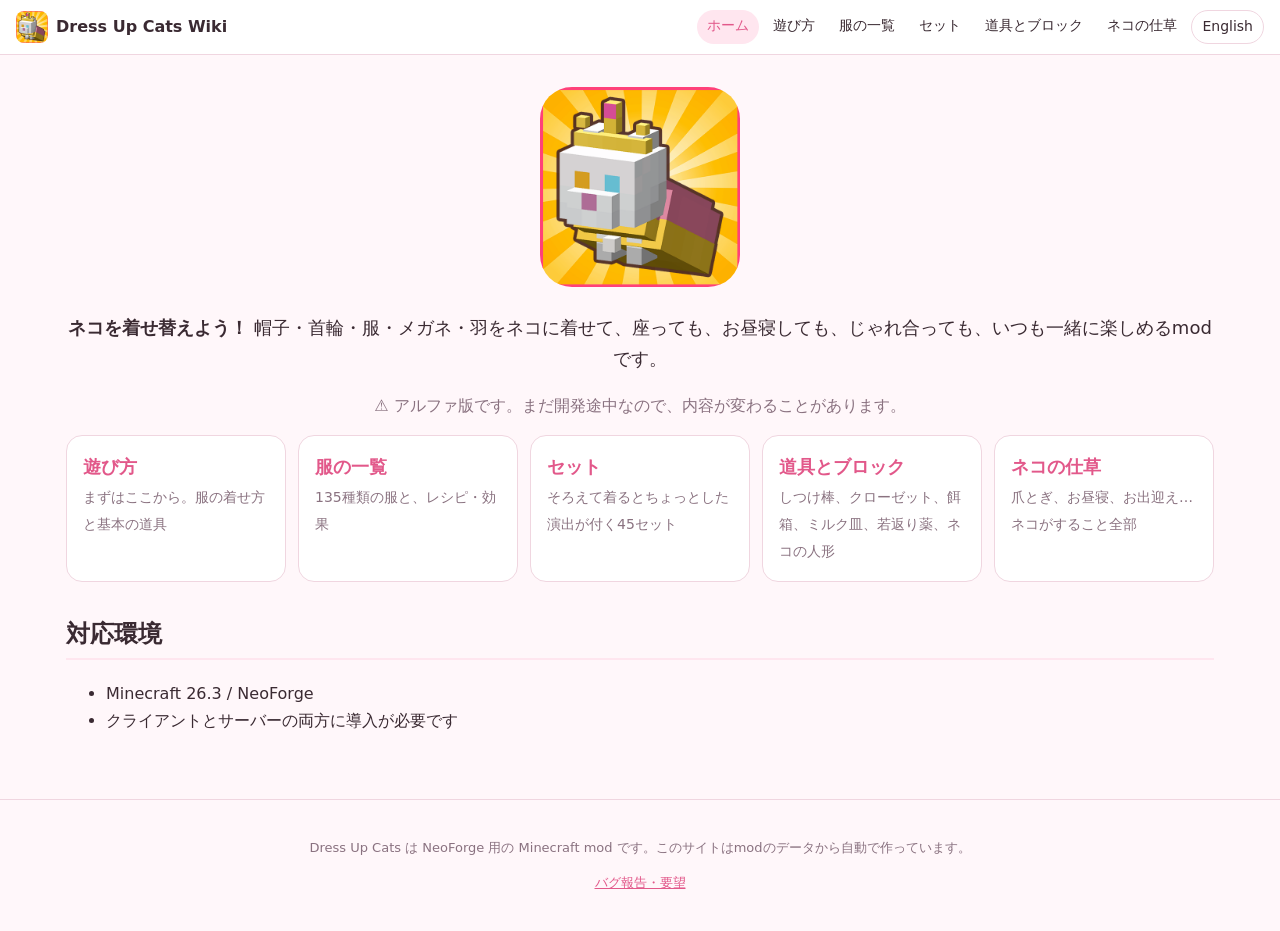
==== ja/index.html @ b52ef689 "Jetpack; strays no longer spawn dressed" ====
<!doctype html>
<html lang="ja"><head><meta charset="utf-8"><meta name="viewport" content="width=device-width,initial-scale=1">
<title>Dress Up Cats Wiki</title><link rel="icon" href="../img/logo.png"><link rel="stylesheet" href="../style.css"></head>
<body><header><a class="brand" href="index.html"><img src="../img/logo.png" alt="">Dress Up Cats Wiki</a>
<nav><a href="index.html" class=on>ホーム</a><a href="guide.html">遊び方</a><a href="outfits.html">服の一覧</a><a href="sets.html">セット</a><a href="items.html">道具とブロック</a><a href="cats.html">ネコの仕草</a><a class="lang" href="../en/index.html">English</a></nav></header>
<main><div class="hero"><img src="../img/logo.png" alt=""></div>
<p class="lead"><b>ネコを着せ替えよう！</b> 帽子・首輪・服・メガネ・羽をネコに着せて、座っても、お昼寝しても、じゃれ合っても、いつも一緒に楽しめるmodです。</p>
<p class="note">⚠️ アルファ版です。まだ開発途中なので、内容が変わることがあります。</p>
<ul class="tiles">
<li><a href="guide.html"><b>遊び方</b><span>まずはここから。服の着せ方と基本の道具</span></a></li>
<li><a href="outfits.html"><b>服の一覧</b><span>135種類の服と、レシピ・効果</span></a></li>
<li><a href="sets.html"><b>セット</b><span>そろえて着るとちょっとした演出が付く45セット</span></a></li>
<li><a href="items.html"><b>道具とブロック</b><span>しつけ棒、クローゼット、餌箱、ミルク皿、若返り薬、ネコの人形</span></a></li>
<li><a href="cats.html"><b>ネコの仕草</b><span>爪とぎ、お昼寝、お出迎え…ネコがすること全部</span></a></li>
</ul>
<h2>対応環境</h2>
<ul><li>Minecraft 26.3 / NeoForge</li><li>クライアントとサーバーの両方に導入が必要です</li></ul>
</main>
<footer><p>Dress Up Cats は NeoForge 用の Minecraft mod です。このサイトはmodのデータから自動で作っています。</p><p><a href="https://github.com/n1001c/DressUpCats-wiki/issues">バグ報告・要望</a></p></footer>
<script src="../site.js"></script></body></html>
---- style.css ----
:root{--bg:#fff7fa;--card:#fff;--ink:#3a2a32;--mute:#8a7280;--line:#f0d6e0;--accent:#e2588a;--soft:#ffe6ef;--pic:#fdeef4}
@media (prefers-color-scheme:dark){:root{--bg:#1d171a;--card:#2a2226;--ink:#f3e6ec;--mute:#b49aa6;--line:#43363c;--accent:#ff86b0;--soft:#3a2a31;--pic:#33282d}}
*{box-sizing:border-box}body{margin:0;background:var(--bg);color:var(--ink);font:16px/1.7 system-ui,"Hiragino Sans","Yu Gothic UI",sans-serif}
a{color:var(--accent)}header{position:sticky;top:0;z-index:5;display:flex;flex-wrap:wrap;gap:8px 16px;align-items:center;justify-content:space-between;padding:10px 16px;background:var(--card);border-bottom:1px solid var(--line)}
.brand{display:flex;gap:8px;align-items:center;font-weight:700;color:var(--ink);text-decoration:none}.brand img{width:32px;height:32px;border-radius:8px}
nav{display:flex;flex-wrap:wrap;gap:4px}nav a{padding:4px 10px;border-radius:99px;text-decoration:none;color:var(--ink);font-size:14px}nav a.on,nav a:hover{background:var(--soft);color:var(--accent)}nav a.lang{border:1px solid var(--line)}
main{max-width:1180px;margin:0 auto;padding:16px 16px 48px}h1{font-size:28px;margin:12px 0}h2{margin-top:32px;border-bottom:2px solid var(--soft);padding-bottom:4px}
.hero{text-align:center}.hero img{width:200px;border-radius:32px;margin-top:16px}.lead{font-size:18px;text-align:center}.note{text-align:center;color:var(--mute)}
.tiles{list-style:none;padding:0;display:grid;grid-template-columns:repeat(auto-fill,minmax(220px,1fr));gap:12px}.tiles a{display:block;height:100%;padding:16px;border-radius:16px;background:var(--card);border:1px solid var(--line);text-decoration:none;color:var(--ink)}.tiles a:hover{border-color:var(--accent)}.tiles b{display:block;color:var(--accent);font-size:18px}.tiles span{font-size:14px;color:var(--mute)}
.filters{position:sticky;top:58px;z-index:4;display:flex;flex-wrap:wrap;gap:6px;padding:8px 0;background:var(--bg)}.filters input{flex:1 1 200px;padding:6px 12px;border-radius:99px;border:1px solid var(--line);background:var(--card);color:var(--ink);font:inherit}
.filters button{padding:4px 12px;border-radius:99px;border:1px solid var(--line);background:var(--card);color:var(--ink);font:inherit;cursor:pointer}.filters button.on{background:var(--accent);border-color:var(--accent);color:#fff}
.cards{display:grid;grid-template-columns:repeat(auto-fill,minmax(250px,1fr));gap:12px}.card{background:var(--card);border:1px solid var(--line);border-radius:16px;padding:12px;scroll-margin-top:120px}.card:target{outline:3px solid var(--accent)}
.pics{position:relative;background:var(--pic);border-radius:12px;text-align:center}.worn{width:180px;height:180px;display:block;margin:0 auto}.pics .icon{position:absolute;left:8px;bottom:8px;width:40px;height:40px;background:var(--card);border-radius:8px;padding:4px}
.icon{image-rendering:pixelated}.card h3{margin:8px 0 4px;font-size:17px}.card p{margin:2px 0;font-size:14px}
.tag{display:inline-block;font-size:12px;padding:0 8px;border-radius:99px;background:var(--soft);margin-right:4px}.effect{color:var(--ink)}
.recipe{margin-top:10px;font-size:13px}.craft{display:inline-flex;align-items:center;gap:8px;padding:6px;border-radius:6px;background:#c6c6c6}
.grid{display:grid;grid-template-columns:repeat(3,40px);grid-template-rows:repeat(3,40px);gap:2px}.grid span,.result{display:flex;align-items:center;justify-content:center;background:#8b8b8b;box-shadow:inset 2px 2px #373737,inset -2px -2px #fff}
.grid img{width:32px;height:32px;image-rendering:pixelated}.arrow{font-size:22px;color:#6b6b6b}.result{width:52px;height:52px}.result img{width:40px;height:40px}
.legend{list-style:none;margin:6px 0 0;padding:0}.legend li{display:flex;gap:6px;align-items:center;margin-bottom:2px;line-height:1.3}.legend img{width:22px;height:22px;image-rendering:pixelated;flex:none}.hint{color:var(--mute);margin:0}
.pieces{display:flex;flex-wrap:wrap;gap:6px;margin-top:6px}.piece{display:flex;align-items:center;gap:4px;font-size:13px;padding:2px 8px 2px 2px;border-radius:99px;background:var(--soft);text-decoration:none;color:var(--ink)}.piece img{width:24px;height:24px;image-rendering:pixelated}
.tool{display:flex;gap:16px;align-items:flex-start;background:var(--card);border:1px solid var(--line);border-radius:16px;padding:16px;margin-bottom:12px;scroll-margin-top:80px}.tool h2{margin-top:0;border:0}.icon.big{width:64px;height:64px;flex:none}
dl{display:grid;grid-template-columns:minmax(120px,240px) 1fr;gap:6px 16px}dt{font-weight:700}dd{margin:0}
table{border-collapse:collapse;width:100%;background:var(--card);border-radius:12px;overflow:hidden}td{padding:8px 12px;border-bottom:1px solid var(--line)}td.num{text-align:right;font-weight:700;color:var(--accent)}
footer{text-align:center;color:var(--mute);font-size:13px;padding:24px 16px;border-top:1px solid var(--line)}
@media (max-width:640px){dl{grid-template-columns:1fr}dd{margin-bottom:8px}.tool{flex-direction:column}header{position:static}.filters{top:0}}
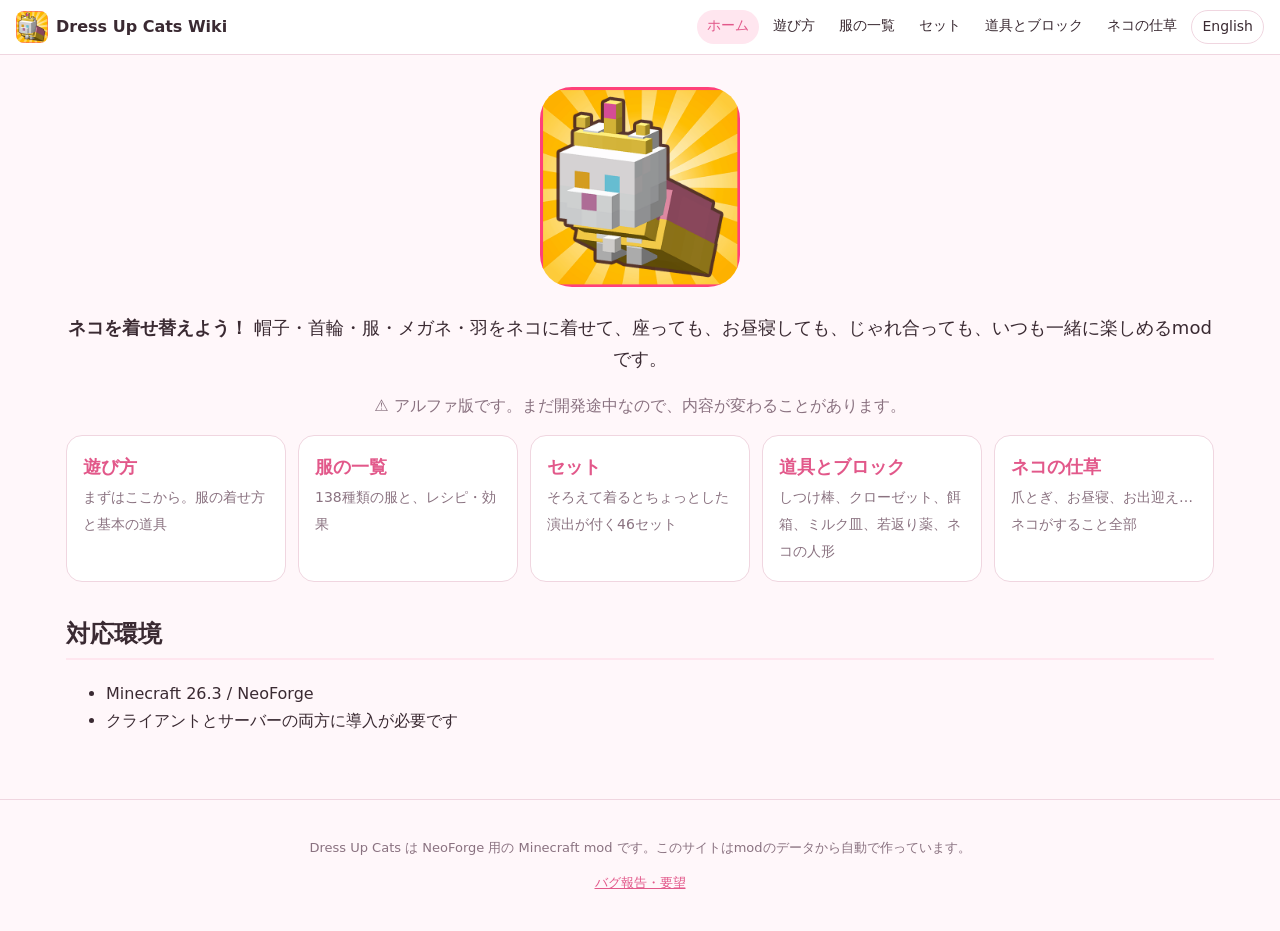
==== commit 0747ed95: "ゆめかわうさぎセットを追加" ====
--- a/ja/index.html
+++ b/ja/index.html
@@ -8,8 +8,8 @@
 <p class="note">⚠️ アルファ版です。まだ開発途中なので、内容が変わることがあります。</p>
 <ul class="tiles">
 <li><a href="guide.html"><b>遊び方</b><span>まずはここから。服の着せ方と基本の道具</span></a></li>
-<li><a href="outfits.html"><b>服の一覧</b><span>135種類の服と、レシピ・効果</span></a></li>
-<li><a href="sets.html"><b>セット</b><span>そろえて着るとちょっとした演出が付く45セット</span></a></li>
+<li><a href="outfits.html"><b>服の一覧</b><span>138種類の服と、レシピ・効果</span></a></li>
+<li><a href="sets.html"><b>セット</b><span>そろえて着るとちょっとした演出が付く46セット</span></a></li>
 <li><a href="items.html"><b>道具とブロック</b><span>しつけ棒、クローゼット、餌箱、ミルク皿、若返り薬、ネコの人形</span></a></li>
 <li><a href="cats.html"><b>ネコの仕草</b><span>爪とぎ、お昼寝、お出迎え…ネコがすること全部</span></a></li>
 </ul>
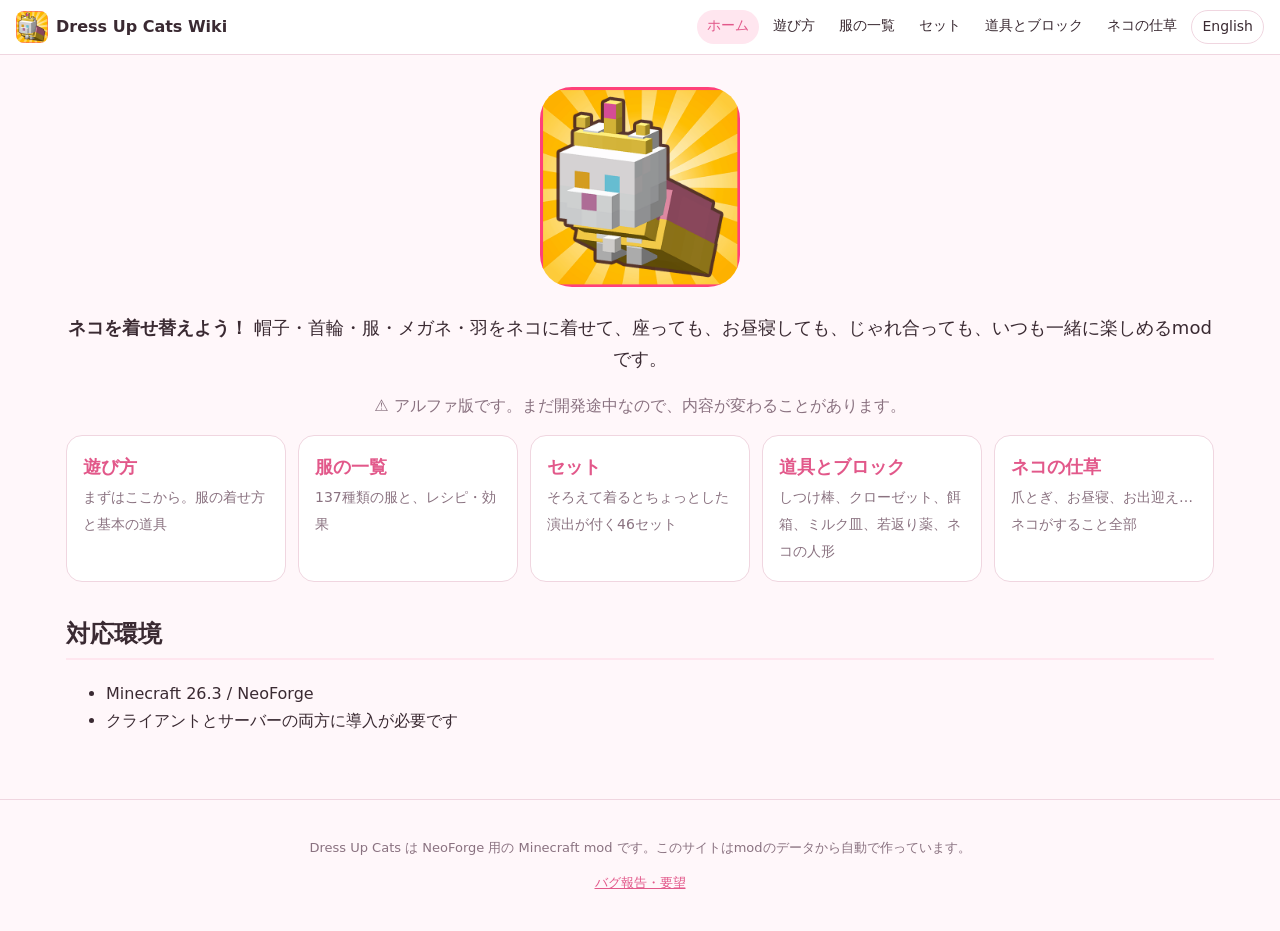
==== commit 8a87730c: "ゆめかわセットからうさ耳フードを外す" ====
--- a/ja/index.html
+++ b/ja/index.html
@@ -8,7 +8,7 @@
 <p class="note">⚠️ アルファ版です。まだ開発途中なので、内容が変わることがあります。</p>
 <ul class="tiles">
 <li><a href="guide.html"><b>遊び方</b><span>まずはここから。服の着せ方と基本の道具</span></a></li>
-<li><a href="outfits.html"><b>服の一覧</b><span>138種類の服と、レシピ・効果</span></a></li>
+<li><a href="outfits.html"><b>服の一覧</b><span>137種類の服と、レシピ・効果</span></a></li>
 <li><a href="sets.html"><b>セット</b><span>そろえて着るとちょっとした演出が付く46セット</span></a></li>
 <li><a href="items.html"><b>道具とブロック</b><span>しつけ棒、クローゼット、餌箱、ミルク皿、若返り薬、ネコの人形</span></a></li>
 <li><a href="cats.html"><b>ネコの仕草</b><span>爪とぎ、お昼寝、お出迎え…ネコがすること全部</span></a></li>
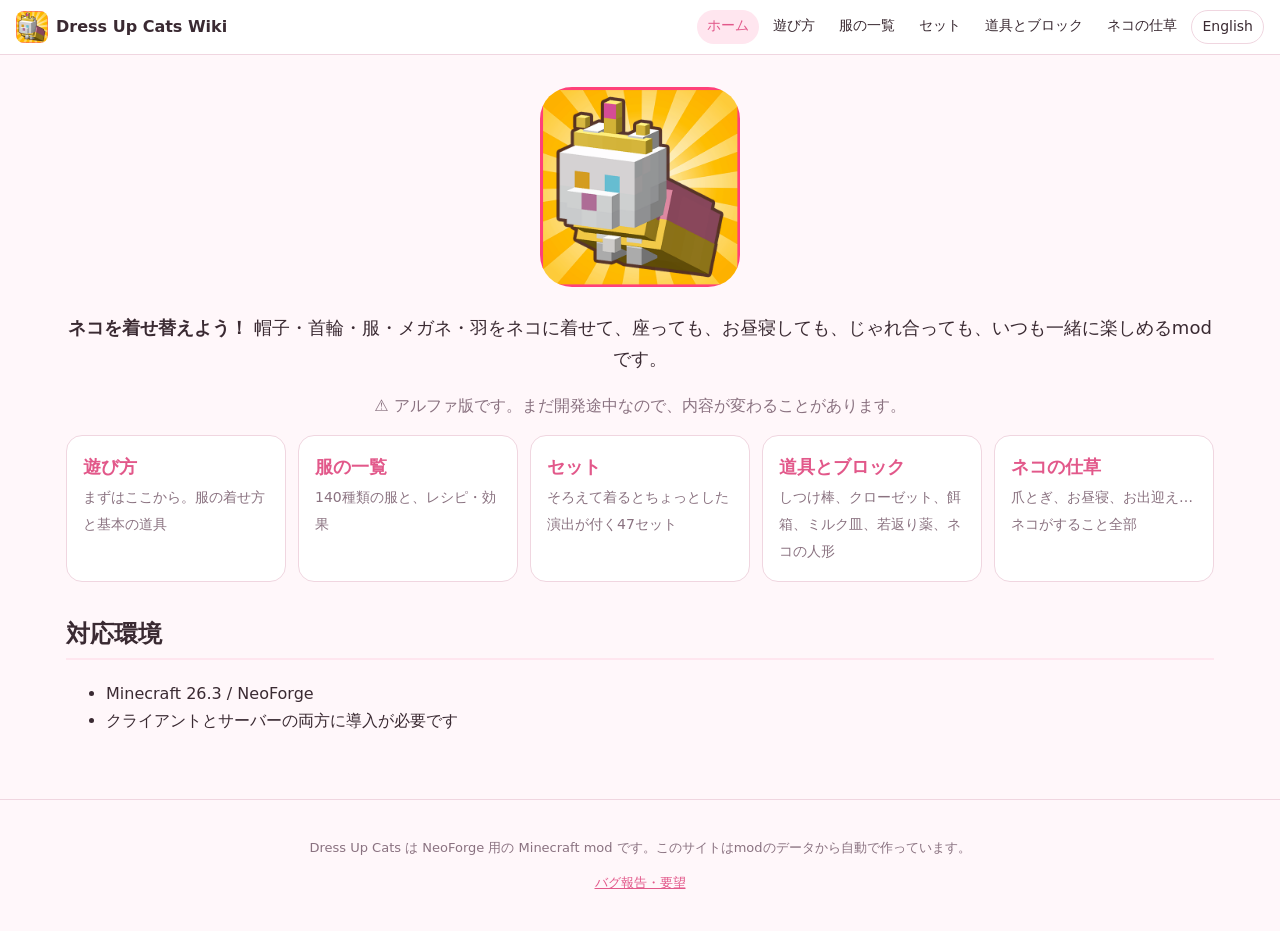
==== commit a967a245: "木こりセットとコックセットの料理機能を追加" ====
--- a/ja/index.html
+++ b/ja/index.html
@@ -8,8 +8,8 @@
 <p class="note">⚠️ アルファ版です。まだ開発途中なので、内容が変わることがあります。</p>
 <ul class="tiles">
 <li><a href="guide.html"><b>遊び方</b><span>まずはここから。服の着せ方と基本の道具</span></a></li>
-<li><a href="outfits.html"><b>服の一覧</b><span>137種類の服と、レシピ・効果</span></a></li>
-<li><a href="sets.html"><b>セット</b><span>そろえて着るとちょっとした演出が付く46セット</span></a></li>
+<li><a href="outfits.html"><b>服の一覧</b><span>140種類の服と、レシピ・効果</span></a></li>
+<li><a href="sets.html"><b>セット</b><span>そろえて着るとちょっとした演出が付く47セット</span></a></li>
 <li><a href="items.html"><b>道具とブロック</b><span>しつけ棒、クローゼット、餌箱、ミルク皿、若返り薬、ネコの人形</span></a></li>
 <li><a href="cats.html"><b>ネコの仕草</b><span>爪とぎ、お昼寝、お出迎え…ネコがすること全部</span></a></li>
 </ul>
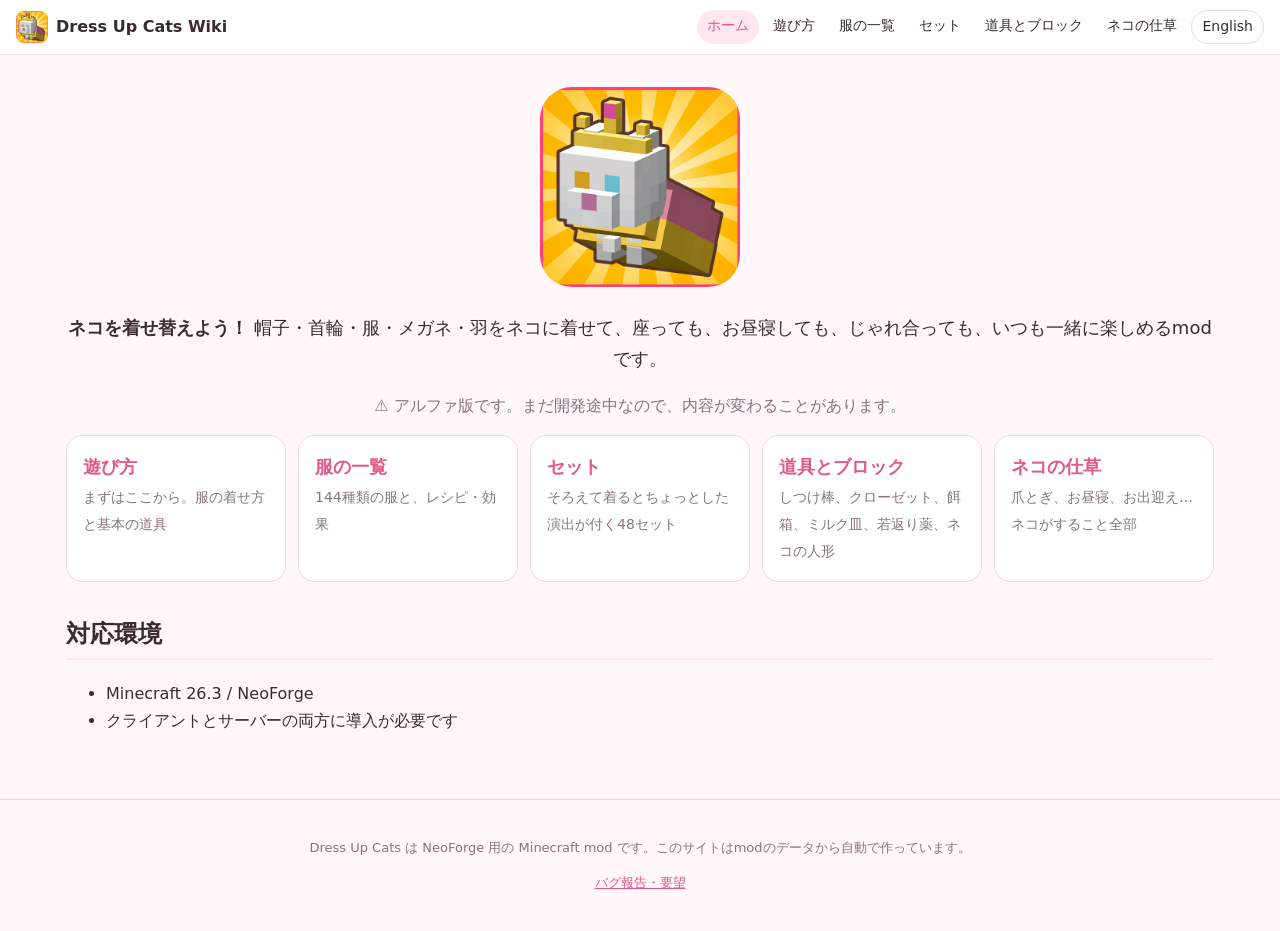
==== commit b0cd116f: "ハンバーガーセット、ピザ、ケーキ帽子を追加 Co-Authored-By: Claude Opus 5.5 <noreply@anthropic.com>" ====
--- a/ja/index.html
+++ b/ja/index.html
@@ -8,8 +8,8 @@
 <p class="note">⚠️ アルファ版です。まだ開発途中なので、内容が変わることがあります。</p>
 <ul class="tiles">
 <li><a href="guide.html"><b>遊び方</b><span>まずはここから。服の着せ方と基本の道具</span></a></li>
-<li><a href="outfits.html"><b>服の一覧</b><span>140種類の服と、レシピ・効果</span></a></li>
-<li><a href="sets.html"><b>セット</b><span>そろえて着るとちょっとした演出が付く47セット</span></a></li>
+<li><a href="outfits.html"><b>服の一覧</b><span>144種類の服と、レシピ・効果</span></a></li>
+<li><a href="sets.html"><b>セット</b><span>そろえて着るとちょっとした演出が付く48セット</span></a></li>
 <li><a href="items.html"><b>道具とブロック</b><span>しつけ棒、クローゼット、餌箱、ミルク皿、若返り薬、ネコの人形</span></a></li>
 <li><a href="cats.html"><b>ネコの仕草</b><span>爪とぎ、お昼寝、お出迎え…ネコがすること全部</span></a></li>
 </ul>
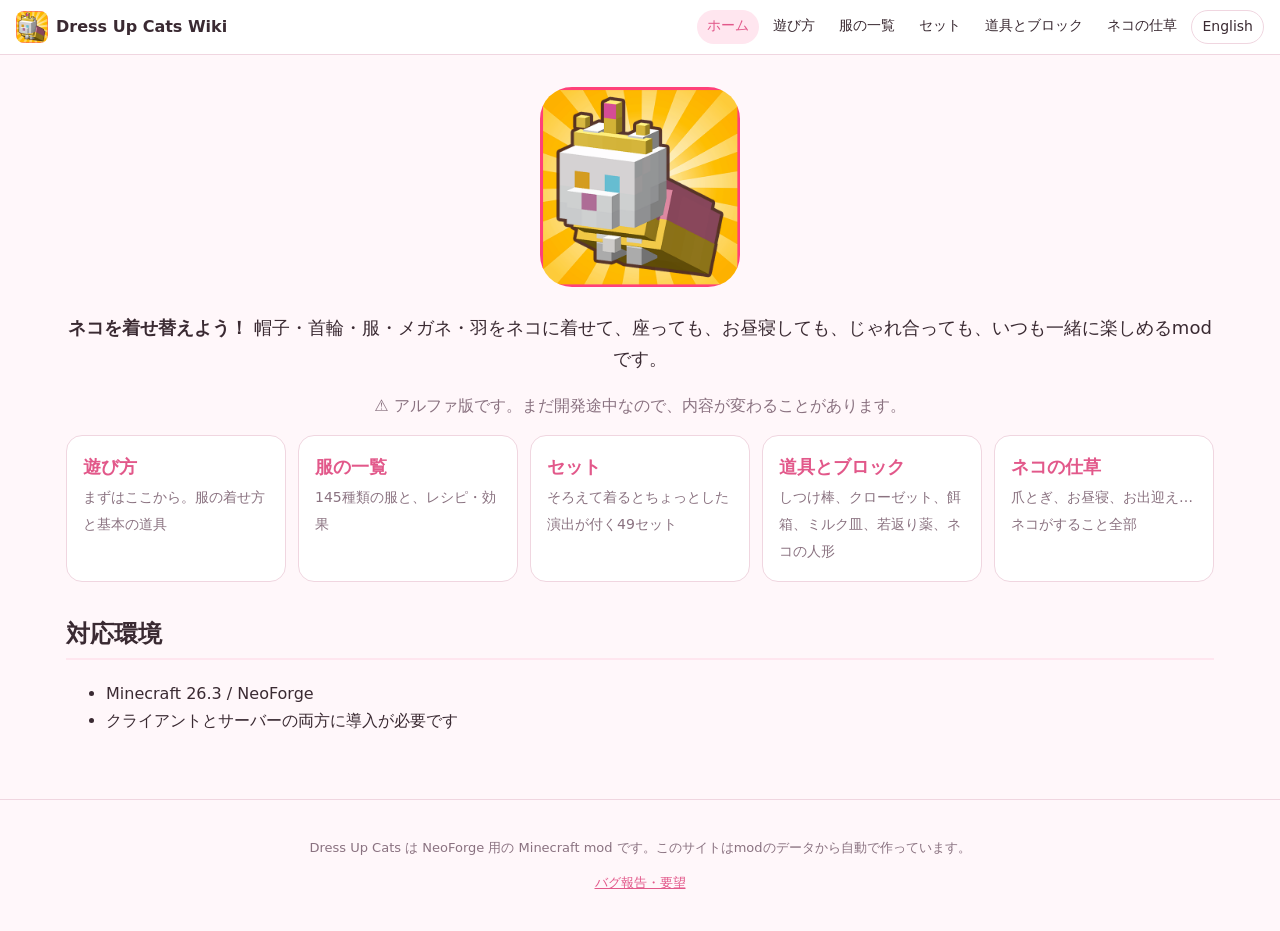
==== commit 55decf1c: "マカロンとお菓子の国セットを追加 Co-Authored-By: Claude Opus 5.5 <noreply@anthropic.com>" ====
--- a/ja/index.html
+++ b/ja/index.html
@@ -8,8 +8,8 @@
 <p class="note">⚠️ アルファ版です。まだ開発途中なので、内容が変わることがあります。</p>
 <ul class="tiles">
 <li><a href="guide.html"><b>遊び方</b><span>まずはここから。服の着せ方と基本の道具</span></a></li>
-<li><a href="outfits.html"><b>服の一覧</b><span>144種類の服と、レシピ・効果</span></a></li>
-<li><a href="sets.html"><b>セット</b><span>そろえて着るとちょっとした演出が付く48セット</span></a></li>
+<li><a href="outfits.html"><b>服の一覧</b><span>145種類の服と、レシピ・効果</span></a></li>
+<li><a href="sets.html"><b>セット</b><span>そろえて着るとちょっとした演出が付く49セット</span></a></li>
 <li><a href="items.html"><b>道具とブロック</b><span>しつけ棒、クローゼット、餌箱、ミルク皿、若返り薬、ネコの人形</span></a></li>
 <li><a href="cats.html"><b>ネコの仕草</b><span>爪とぎ、お昼寝、お出迎え…ネコがすること全部</span></a></li>
 </ul>
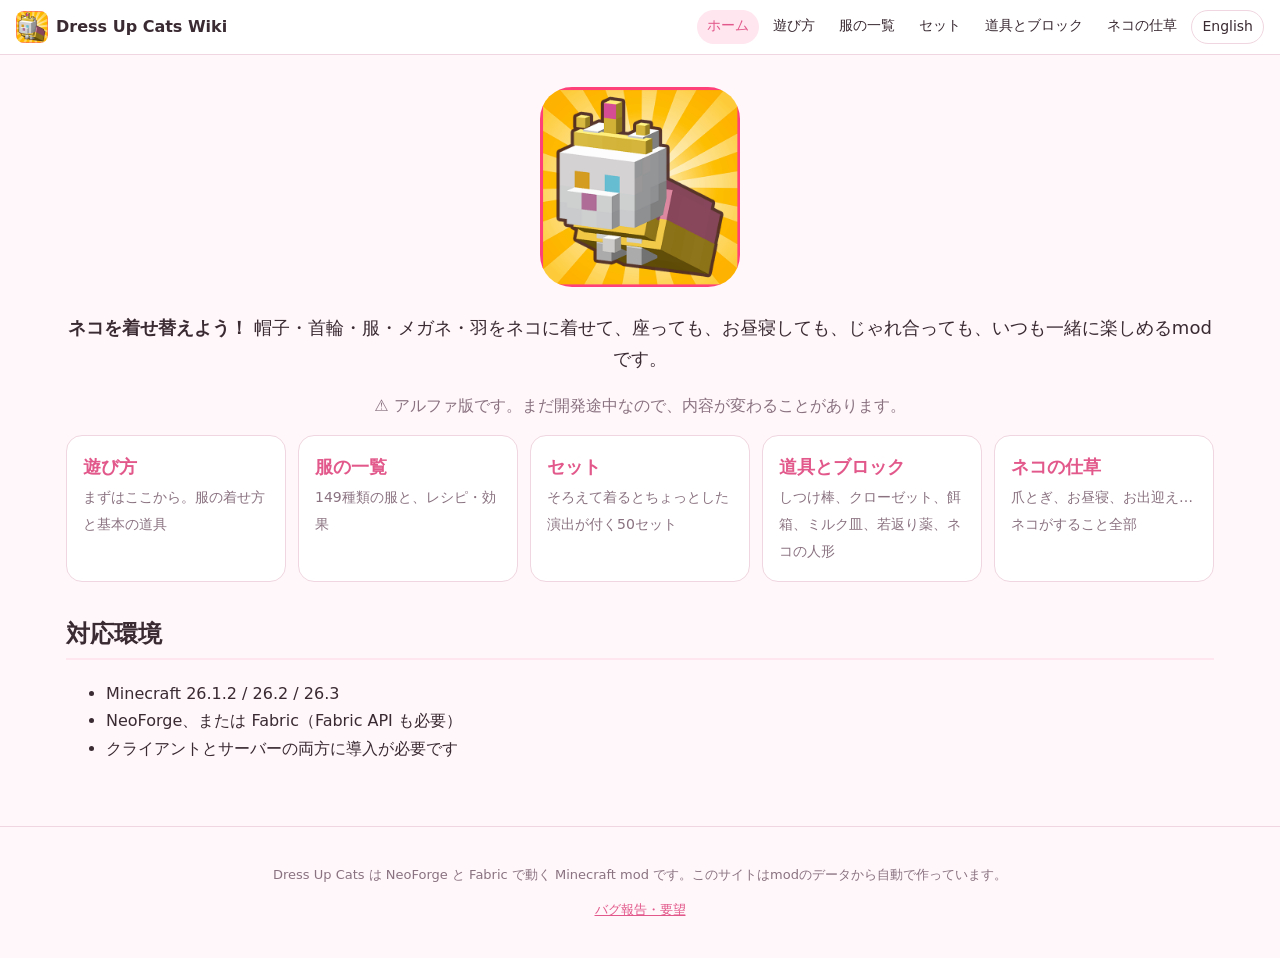
==== commit 62243d50: "Fabric版と26.1.2・26.2への対応を追記、エンダーチェストのアイコンを追加" ====
--- a/ja/index.html
+++ b/ja/index.html
@@ -8,13 +8,13 @@
 <p class="note">⚠️ アルファ版です。まだ開発途中なので、内容が変わることがあります。</p>
 <ul class="tiles">
 <li><a href="guide.html"><b>遊び方</b><span>まずはここから。服の着せ方と基本の道具</span></a></li>
-<li><a href="outfits.html"><b>服の一覧</b><span>145種類の服と、レシピ・効果</span></a></li>
-<li><a href="sets.html"><b>セット</b><span>そろえて着るとちょっとした演出が付く49セット</span></a></li>
+<li><a href="outfits.html"><b>服の一覧</b><span>149種類の服と、レシピ・効果</span></a></li>
+<li><a href="sets.html"><b>セット</b><span>そろえて着るとちょっとした演出が付く50セット</span></a></li>
 <li><a href="items.html"><b>道具とブロック</b><span>しつけ棒、クローゼット、餌箱、ミルク皿、若返り薬、ネコの人形</span></a></li>
 <li><a href="cats.html"><b>ネコの仕草</b><span>爪とぎ、お昼寝、お出迎え…ネコがすること全部</span></a></li>
 </ul>
 <h2>対応環境</h2>
-<ul><li>Minecraft 26.3 / NeoForge</li><li>クライアントとサーバーの両方に導入が必要です</li></ul>
+<ul><li>Minecraft 26.1.2 / 26.2 / 26.3</li><li>NeoForge、または Fabric（Fabric API も必要）</li><li>クライアントとサーバーの両方に導入が必要です</li></ul>
 </main>
-<footer><p>Dress Up Cats は NeoForge 用の Minecraft mod です。このサイトはmodのデータから自動で作っています。</p><p><a href="https://github.com/n1001c/DressUpCats-wiki/issues">バグ報告・要望</a></p></footer>
+<footer><p>Dress Up Cats は NeoForge と Fabric で動く Minecraft mod です。このサイトはmodのデータから自動で作っています。</p><p><a href="https://github.com/n1001c/DressUpCats-wiki/issues">バグ報告・要望</a></p></footer>
 <script src="../site.js"></script></body></html>
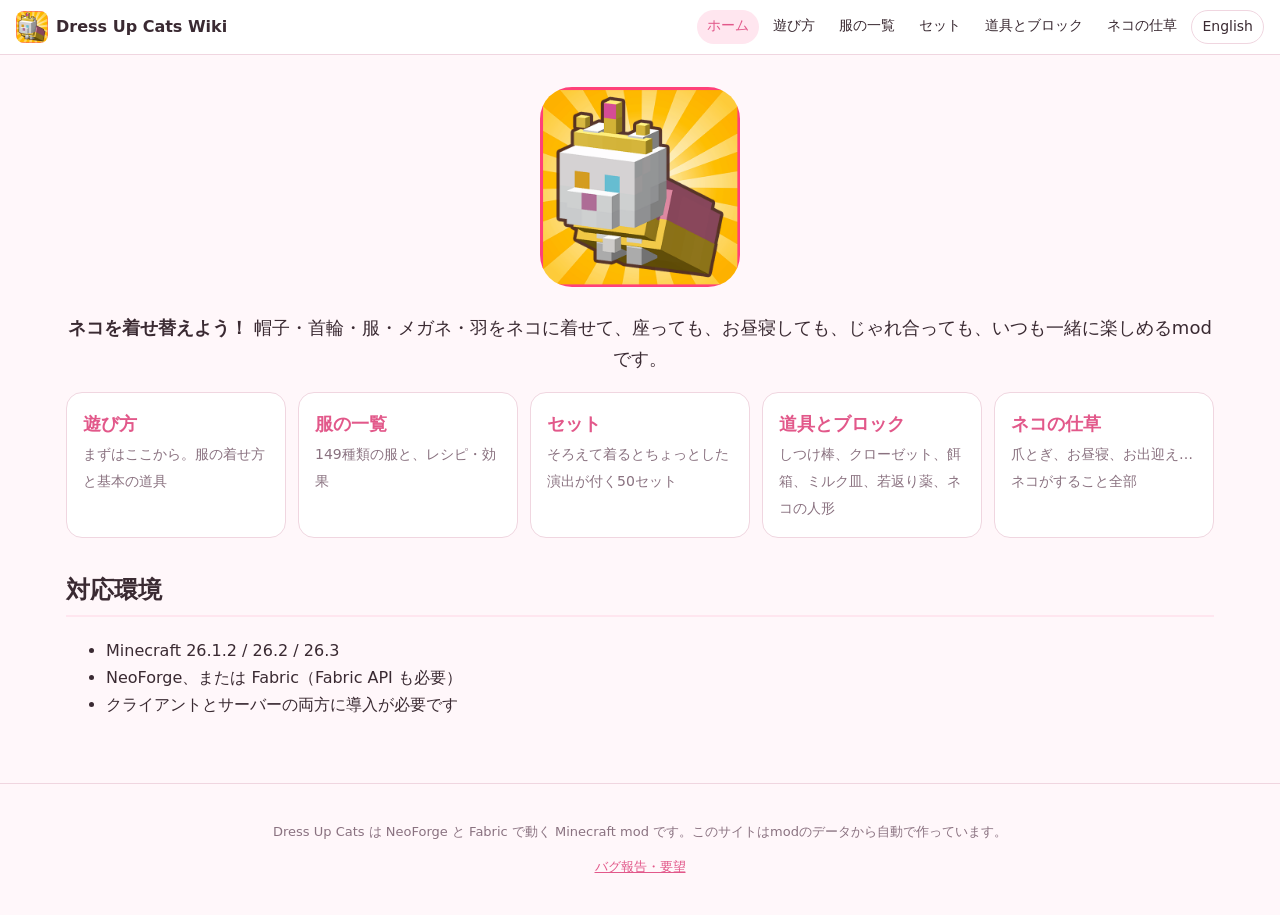
==== commit 3dfa672d: "正式版1.0.0：アルファ版の注意書きを外す" ====
--- a/ja/index.html
+++ b/ja/index.html
@@ -5,7 +5,6 @@
 <nav><a href="index.html" class=on>ホーム</a><a href="guide.html">遊び方</a><a href="outfits.html">服の一覧</a><a href="sets.html">セット</a><a href="items.html">道具とブロック</a><a href="cats.html">ネコの仕草</a><a class="lang" href="../en/index.html">English</a></nav></header>
 <main><div class="hero"><img src="../img/logo.png" alt=""></div>
 <p class="lead"><b>ネコを着せ替えよう！</b> 帽子・首輪・服・メガネ・羽をネコに着せて、座っても、お昼寝しても、じゃれ合っても、いつも一緒に楽しめるmodです。</p>
-<p class="note">⚠️ アルファ版です。まだ開発途中なので、内容が変わることがあります。</p>
 <ul class="tiles">
 <li><a href="guide.html"><b>遊び方</b><span>まずはここから。服の着せ方と基本の道具</span></a></li>
 <li><a href="outfits.html"><b>服の一覧</b><span>149種類の服と、レシピ・効果</span></a></li>
